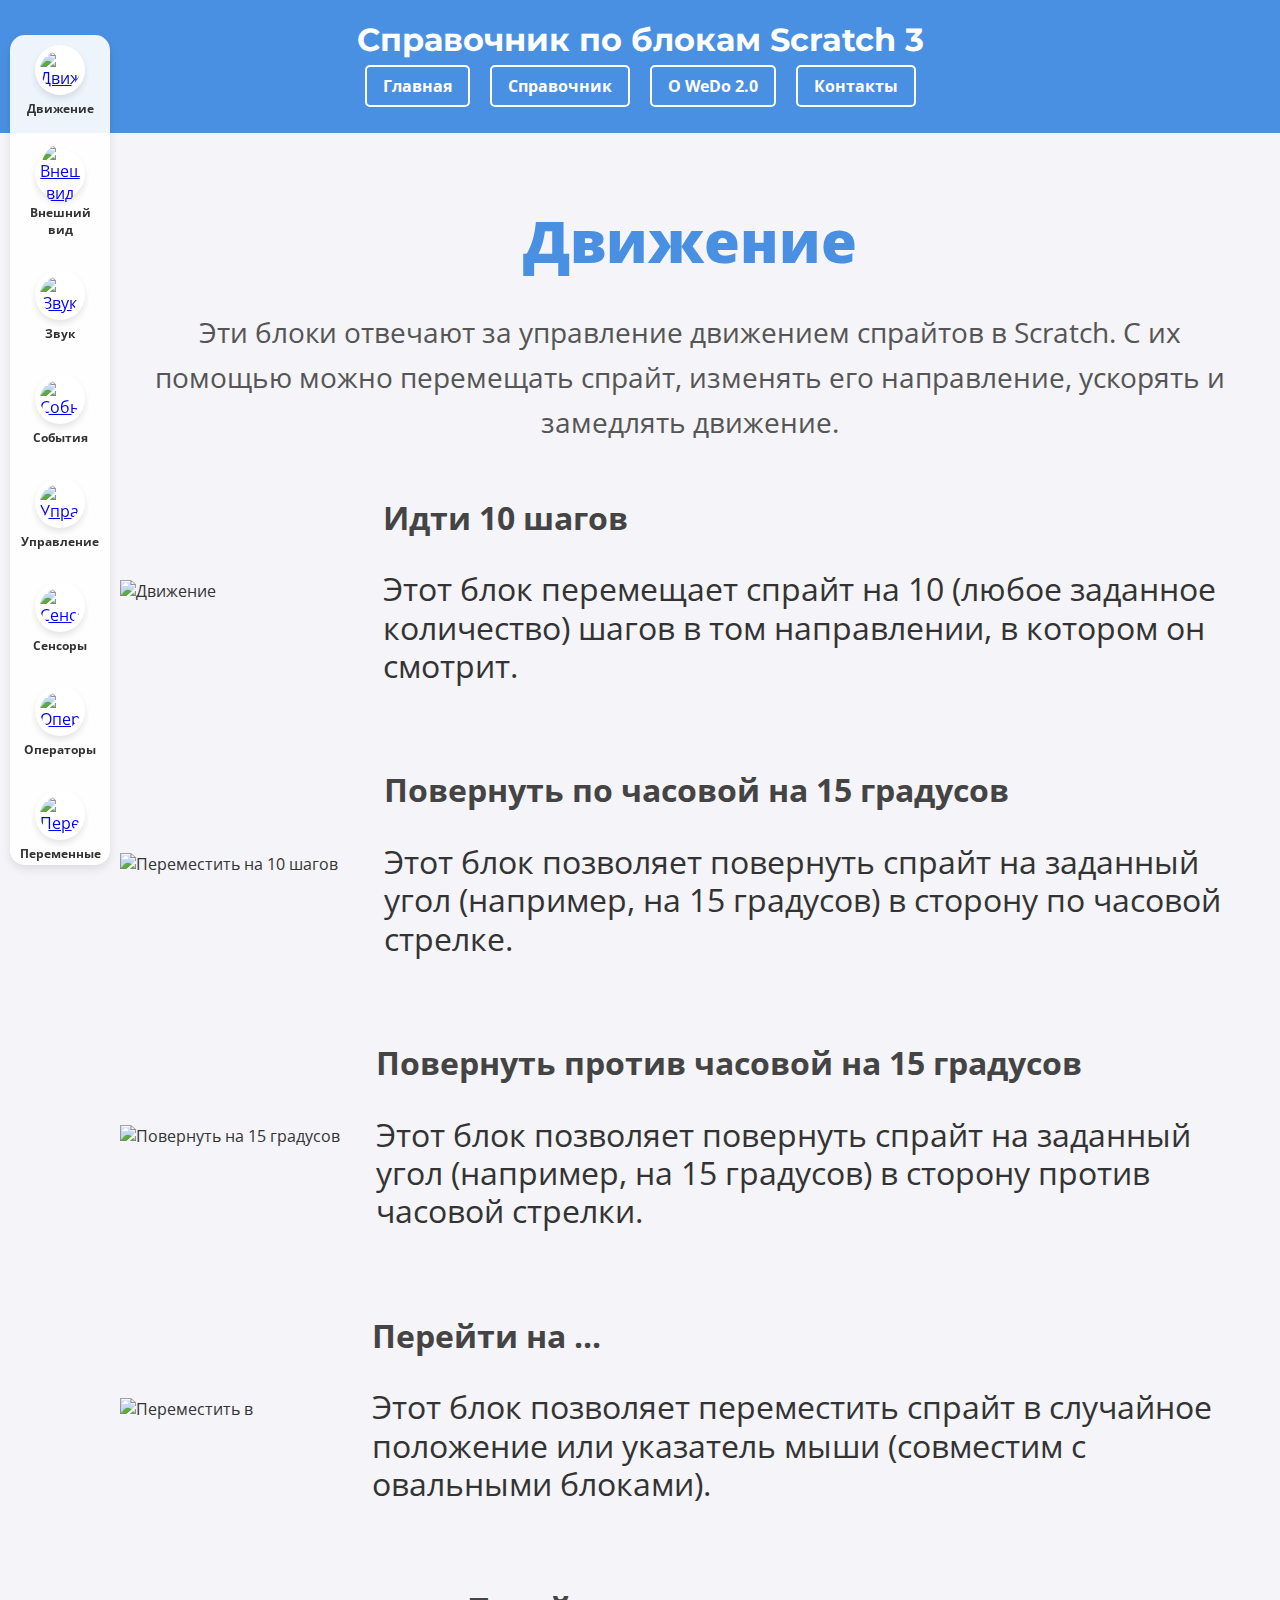
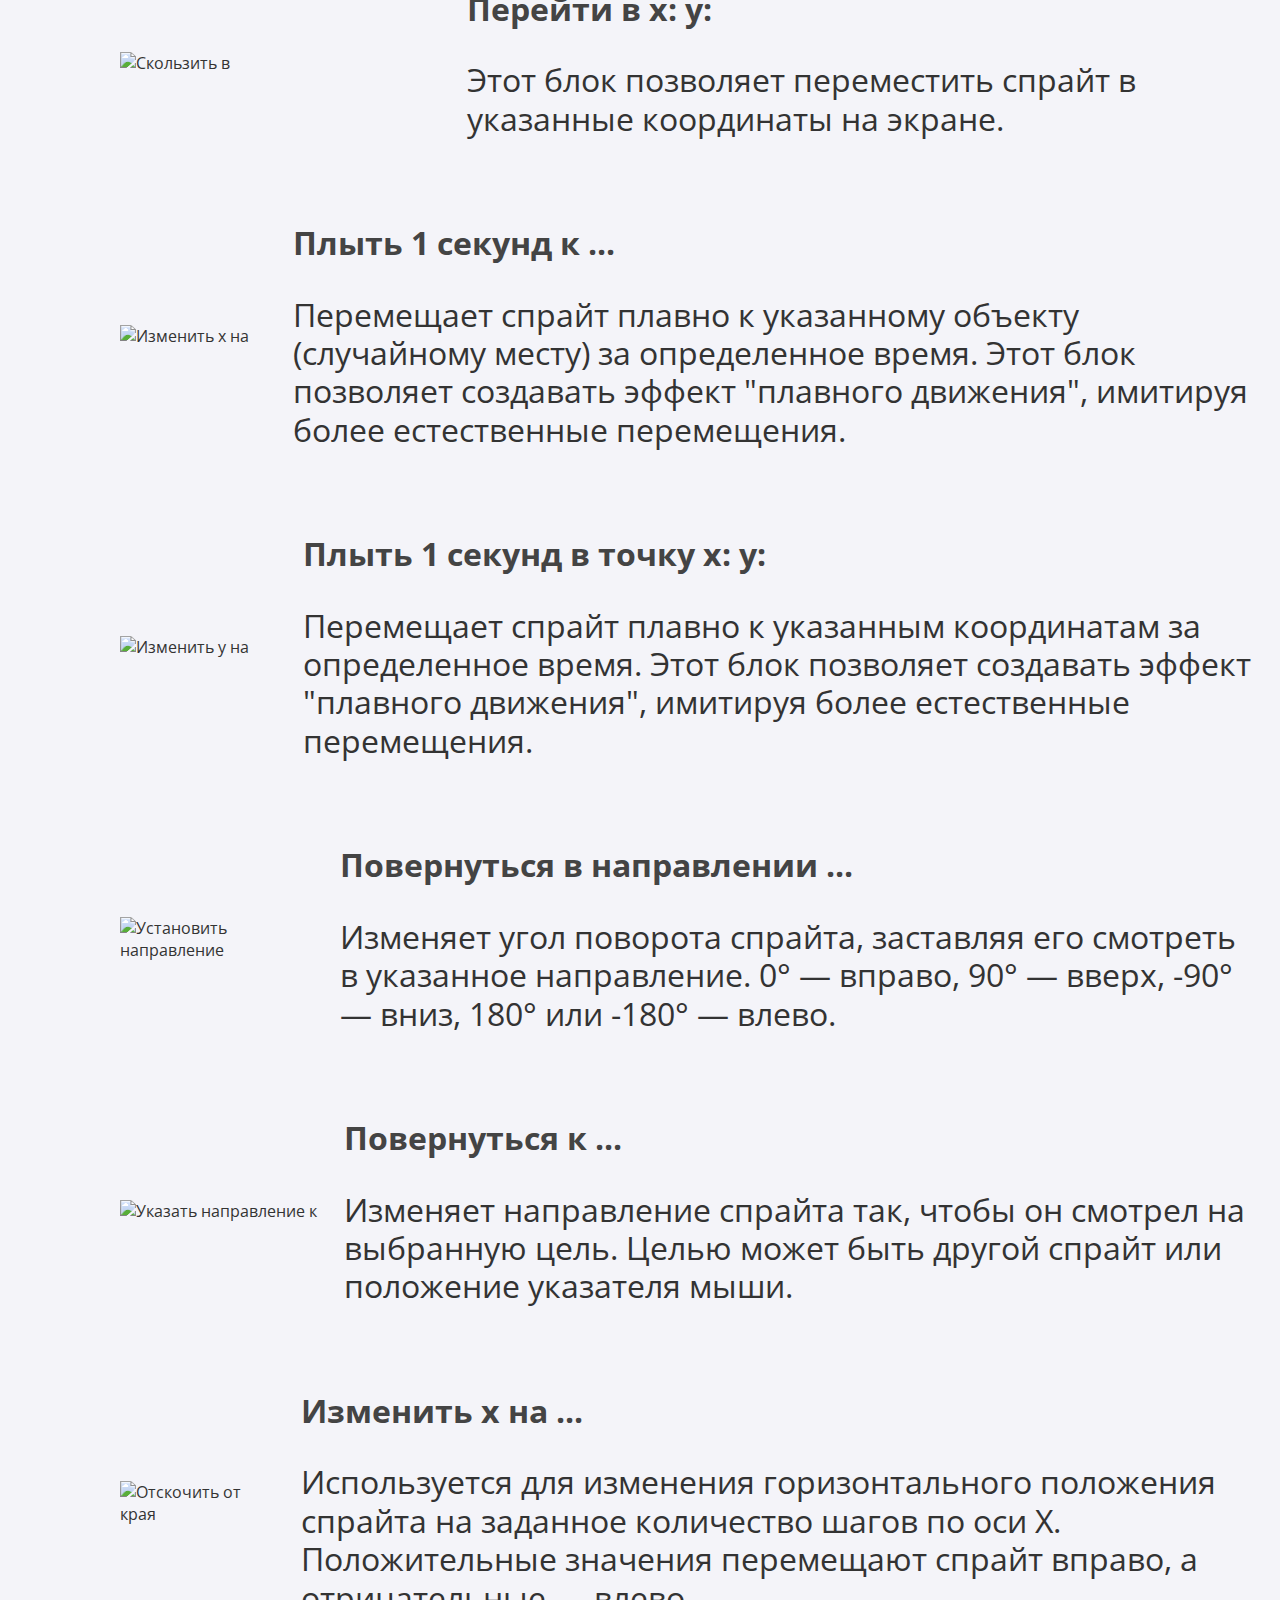
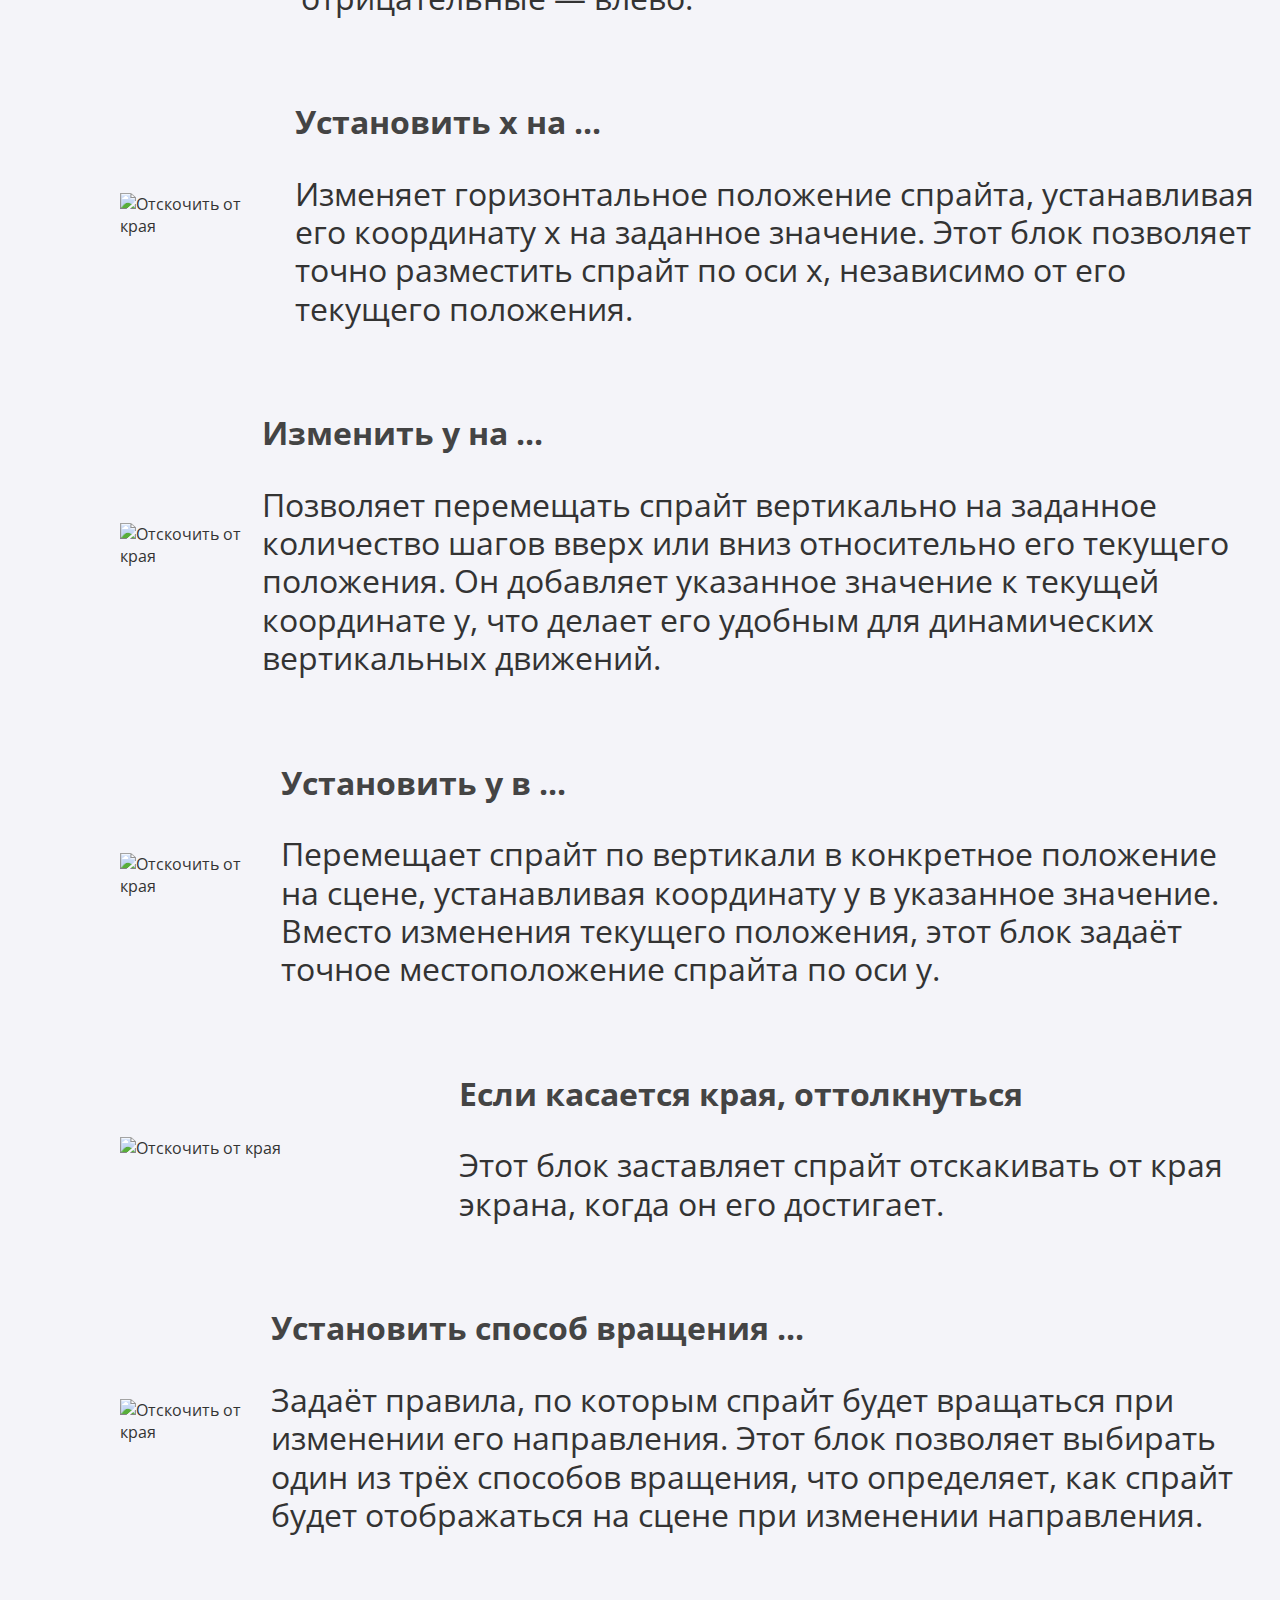
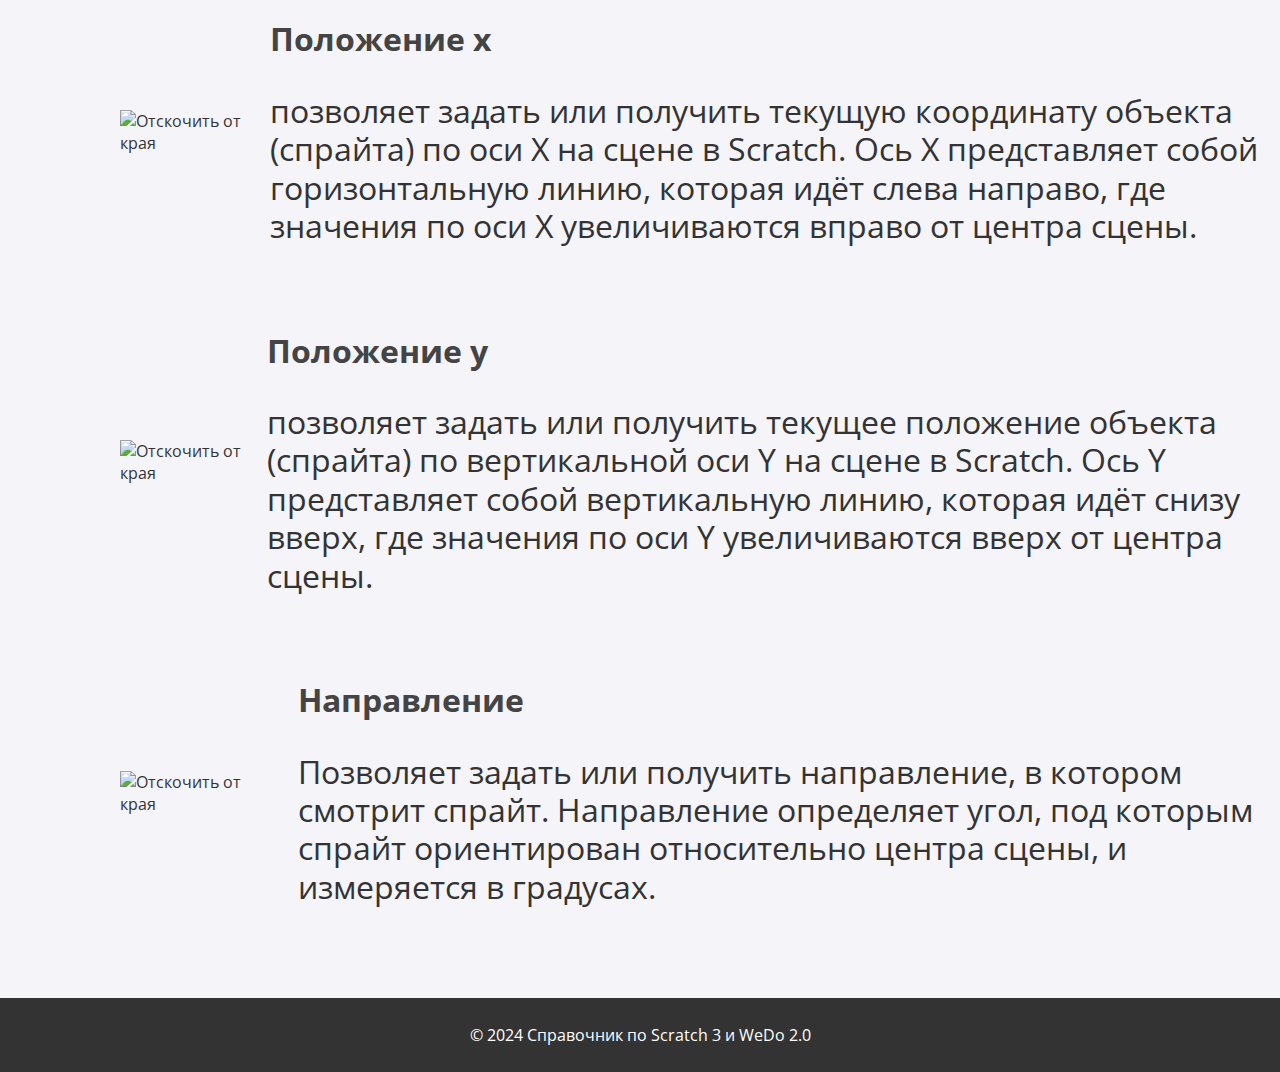
==== blocks.html @ 5d6c0d14 "Add files via upload" ====
<!DOCTYPE html>
<html lang="ru">
<head>
    <meta charset="UTF-8">
    <meta name="viewport" content="width=device-width, initial-scale=1.0">
    <title>Справочник по блокам Scratch 3</title>
    <link href="https://fonts.googleapis.com/css2?family=Montserrat:wght@700&family=Open+Sans:wght@300&display=swap" rel="stylesheet">
    <link rel="stylesheet" href="styles2.css">
</head>
<body>
    <header id="header">
        <div class="header-content">
            <h1>Справочник по блокам Scratch 3</h1>
            <nav>
                <ul>
                    <li><a href="index.html">Главная</a></li>
                    <li><a href="blocks.html">Справочник</a></li>
                    <li><a href="wedo.html">О WeDo 2.0</a></li>
                    <li><a href="contacts.html">Контакты</a></li>
                </ul>
            </nav>
        </div>
    </header>

    <!-- Навигационные шарики слева -->
    <div class="nav-circles">
        <div class="circle-container">
            <!-- Ссылка на саму страницу "Движение" -->
            <a href="#motion" class="circle">
                <img src="siniy1.png" alt="Движение">
            </a>
            <p class="circle-title">Движение</p>
        </div>
        <div class="circle-container">
            <a href="looks.html" class="circle">
                <img src="fiol1.png" alt="Внешний вид">
            </a>
            <p class="circle-title">Внешний вид</p>
        </div>
        <div class="circle-container">
            <a href="sound.html" class="circle">
                <img src="pink1.png" alt="Звук">
            </a>
            <p class="circle-title">Звук</p>
        </div>
        <div class="circle-container">
            <a href="events.html" class="circle">
                <img src="yellow1.png" alt="События">
            </a>
            <p class="circle-title">События</p>
        </div>
        <div class="circle-container">
            <a href="control.html" class="circle">
                <img src="orange.png" alt="Управление">
            </a>
            <p class="circle-title">Управление</p>
        </div>
        <div class="circle-container">
            <a href="sensing.html" class="circle">
                <img src="blue.png" alt="Сенсоры">
            </a>
            <p class="circle-title">Сенсоры</p>
        </div>
        <div class="circle-container">
            <a href="operators.html" class="circle">
                <img src="green.png" alt="Операторы">
            </a>
            <p class="circle-title">Операторы</p>
        </div>
        <div class="circle-container">
            <a href="variables.html" class="circle">
                <img src="red.png" alt="Переменные">
            </a>
            <p class="circle-title">Переменные</p>
        </div>
        <div class="circle-container">
            <a href="otherblocks.html" class="circle">
                <img src="roze.png" alt="Другие блоки">
            </a>
            <p class="circle-title">Другие блоки</p>
        </div>
    </div>

    <!-- Основной контент -->
    <main>
        <section id="motion" class="section">
            <h2 class="section-title">Движение</h2>
			<p class="motion-description">Эти блоки отвечают за управление движением спрайтов в Scratch. С их помощью можно перемещать спрайт, изменять его направление, ускорять и замедлять движение.</p>
            <div class="block-item">
                <img src="idti.png" alt="Движение" class="block-img">
                <div class="block-description">
                    <h3>Идти 10 шагов</h3>
                    <p>Этот блок перемещает спрайт на 10 (любое заданное количество) шагов в том направлении, в котором он смотрит.</p>
                </div>
            </div>

            <!-- Дополнительные блоки (17 штук) -->
            <div class="block-item">
                <img src="povorotp.png" alt="Переместить на 10 шагов" class="block-img">
                <div class="block-description">
                    <h3>Повернуть по часовой на 15 градусов</h3>
                    <p>Этот блок позволяет повернуть спрайт на заданный угол (например, на 15 градусов) в сторону по часовой стрелке.</p>
                </div>
            </div>
            <div class="block-item">
                <img src="povorotpr.png" alt="Повернуть на 15 градусов" class="block-img">
                <div class="block-description">
                    <h3>Повернуть против часовой на 15 градусов</h3>
                    <p>Этот блок позволяет повернуть спрайт на заданный угол (например, на 15 градусов) в сторону против часовой стрелки.</p>
                </div>
            </div>
            <div class="block-item">
                <img src="pereiti.png" alt="Переместить в" class="block-img">
                <div class="block-description">
                    <h3>Перейти на ...</h3>
                    <p>Этот блок позволяет переместить спрайт в случайное положение или указатель мыши (совместим с овальными блоками).</p>
                </div>
            </div>
            <div class="block-item">
                <img src="pereitiv.png" alt="Скользить в" class="block-img">
                <div class="block-description">
                    <h3>Перейти в х: у:</h3>
                    <p>Этот блок позволяет переместить спрайт в указанные координаты на экране.</p>
                </div>
            </div>
            <div class="block-item">
                <img src="plyt.png" alt="Изменить x на" class="block-img">
                <div class="block-description">
                    <h3>Плыть 1 секунд к ...</h3>
                    <p>Перемещает спрайт плавно к указанному объекту (случайному месту) за определенное время. Этот блок позволяет создавать эффект "плавного движения", имитируя более естественные перемещения.</p>
                </div>
            </div>
            <div class="block-item">
                <img src="plytv.png" alt="Изменить y на" class="block-img">
                <div class="block-description">
                    <h3>Плыть 1 секунд в точку х: у:</h3>
                    <p>Перемещает спрайт плавно к указанным координатам за определенное время. Этот блок позволяет создавать эффект "плавного движения", имитируя более естественные перемещения.</p>
                </div>
            </div>
            <div class="block-item">
                <img src="povernutv.png" alt="Установить направление" class="block-img">
                <div class="block-description">
                    <h3>Повернуться в направлении ...</h3>
                    <p>Изменяет угол поворота спрайта, заставляя его смотреть в указанное направление. 0° — вправо, 90° — вверх, -90° — вниз, 180° или -180° — влево.</p>
                </div>
            </div>
            <div class="block-item">
                <img src="povernutk.png" alt="Указать направление к" class="block-img">
                <div class="block-description">
                    <h3>Повернуться к ...</h3>
                    <p>Изменяет направление спрайта так, чтобы он смотрел на выбранную цель. Целью может быть другой спрайт или положение указателя мыши.</p>
                </div>
            </div>
            <div class="block-item">
                <img src="izmenitxna.png" alt="Отскочить от края" class="block-img">
                <div class="block-description">
                    <h3>Изменить х на ...</h3>
                    <p>Используется для изменения горизонтального положения спрайта на заданное количество шагов по оси X. Положительные значения перемещают спрайт вправо, а отрицательные — влево.</p>
                </div>
            </div>
			<div class="block-item">
                <img src="ustanovit.png" alt="Отскочить от края" class="block-img">
                <div class="block-description">
                    <h3>Установить х на ...</h3>
                    <p>Изменяет горизонтальное положение спрайта, устанавливая его координату x на заданное значение. Этот блок позволяет точно разместить спрайт по оси x, независимо от его текущего положения.</p>
                </div>
            </div>
			<div class="block-item">
                <img src="izmenityna.png" alt="Отскочить от края" class="block-img">
                <div class="block-description">
                    <h3>Изменить у на ...</h3>
                    <p>Позволяет перемещать спрайт вертикально на заданное количество шагов вверх или вниз относительно его текущего положения. Он добавляет указанное значение к текущей координате y, что делает его удобным для динамических вертикальных движений.</p>
                </div>
            </div>
			<div class="block-item">
                <img src="ustanovity.png" alt="Отскочить от края" class="block-img">
                <div class="block-description">
                    <h3>Установить у в ...</h3>
                    <p>Перемещает спрайт по вертикали в конкретное положение на сцене, устанавливая координату y в указанное значение. Вместо изменения текущего положения, этот блок задаёт точное местоположение спрайта по оси y.</p>
                </div>
            </div>
			<div class="block-item">
                <img src="eslikasaetsia.png" alt="Отскочить от края" class="block-img">
                <div class="block-description">
                    <h3>Если касается края, оттолкнуться</h3>
                    <p>Этот блок заставляет спрайт отскакивать от края экрана, когда он его достигает.</p>
                </div>
            </div>
			<div class="block-item">
                <img src="sposobv.png" alt="Отскочить от края" class="block-img">
                <div class="block-description">
                    <h3>Установить способ вращения ...</h3>
                    <p>Задаёт правила, по которым спрайт будет вращаться при изменении его направления. Этот блок позволяет выбирать один из трёх способов вращения, что определяет, как спрайт будет отображаться на сцене при изменении направления.</p>
                </div>
            </div>
			<div class="block-item">
                <img src="polojeniex.png" alt="Отскочить от края" class="block-img">
                <div class="block-description">
                    <h3>Положение х</h3>
                    <p>позволяет задать или получить текущую координату объекта (спрайта) по оси X на сцене в Scratch. Ось X представляет собой горизонтальную линию, которая идёт слева направо, где значения по оси X увеличиваются вправо от центра сцены.</p>
                </div>
            </div>
			<div class="block-item">
                <img src="polojeniey.png" alt="Отскочить от края" class="block-img">
                <div class="block-description">
                    <h3>Положение у</h3>
                    <p>позволяет задать или получить текущее положение объекта (спрайта) по вертикальной оси Y на сцене в Scratch. Ось Y представляет собой вертикальную линию, которая идёт снизу вверх, где значения по оси Y увеличиваются вверх от центра сцены.</p>
                </div>
            </div>
			<div class="block-item">
                <img src="napravlenie.png" alt="Отскочить от края" class="block-img">
                <div class="block-description">
                    <h3>Направление</h3>
                    <p>Позволяет задать или получить направление, в котором смотрит спрайт. Направление определяет угол, под которым спрайт ориентирован относительно центра сцены, и измеряется в градусах.</p>
                </div>
            </div>
            <!-- Повторили 18 раз -->

        </section>
    </main>

    <footer>
        <p>&copy; 2024 Справочник по Scratch 3 и WeDo 2.0</p>
    </footer>
</body>
</html>
---- styles2.css ----
/* Общие стили */
body {
    font-family: 'Open Sans', sans-serif; /* Изменяем шрифт на Open Sans */
    margin: 0;
    padding: 0;
    background-color: #f4f4f9;
    color: #333;
}

header {
    background-color: #4a90e2;
    color: #fff;
    padding: 20px;
    text-align: center;
}

header h1 {
    font-family: 'Montserrat', sans-serif;
    margin: 0;
}

header nav ul {
    list-style: none;
    padding: 0;
    display: flex;
    justify-content: center;
    gap: 20px;
}

nav ul li a {
    color: #fff; /* Белый текст */
    text-decoration: none;
    padding: 0.5rem 1rem; /* Отступы внутри кнопки */
    border: 2px solid #fff; /* Рамка */
    border-radius: 5px; /* Скругление углов */
    transition: background 0.3s, color 0.3s; /* Плавные эффекты при наведении */
}


header nav ul li a {
    color: white;
    text-decoration: none;
    font-weight: bold;
}

header nav ul li a:hover {
    text-decoration: underline;
	background: #fff;
    color: #4CAF50;
}



/* Навигационные шарики */
.nav-circles {
    position: fixed; /* Панель всегда остаётся на экране */
    top: 50%; /* Центрируем по вертикали */
    left: 10px; /* Отступ от левого края */
    transform: translateY(-50%); /* Выравниваем по центру вертикально */
    display: flex;
    flex-direction: column;
    align-items: center;
    gap: 20px; /* Расстояние между шариками */
    padding: 10px;
    background-color: rgba(255, 255, 255, 0.9); /* Прозрачный белый фон */
    border-radius: 15px;
    box-shadow: 0 4px 10px rgba(0, 0, 0, 0.1);
    max-height: 90vh; /* Ограничиваем максимальную высоту панели */
    overflow-y: auto; /* Добавляем прокрутку, если элементов слишком много */
    width: 80px; /* Ширина панели с шариками */
}

.circle-container {
    display: flex;
    flex-direction: column;
    align-items: center;
    text-align: center;
}

.circle {
    width: 50px;
    height: 50px;
    border-radius: 50%;
    background-color: #ffffff;
    display: flex;
    align-items: center;
    justify-content: center;
    box-shadow: 0 4px 6px rgba(0, 0, 0, 0.1);
    transition: transform 0.3s, box-shadow 0.3s;
    cursor: pointer;
}

.circle img {
    max-width: 80%;
    border-radius: 50%;
}

.circle-container:hover .circle {
    transform: scale(1.1);
    box-shadow: 0 6px 8px rgba(0, 0, 0, 0.2);
}

.circle-title {
    margin-top: 5px;
    font-size: 12px;
    color: #333;
    font-weight: bold;
}

/* Основной контент */
main {
    margin-left: 100px; /* Увеличиваем отступ для панели навигации */
    padding: 20px;
}

/* Заголовок раздела */
.section-title {
    text-align: center; /* Центрируем заголовок */
    font-size: 58px;
    font-weight: 900;
    margin-bottom: 30px;
	color: #4a90e2;
}
/* Настройка описания */
#motion .motion-description {
	text-align: center;
    font-size: 28px; /* Размер текста */
    line-height: 1.6; /* Межстрочный интервал */
    color: #555;
    overflow-x: auto; /* Позволяет прокручивать текст по горизонтали */
    white-space: normal;
    margin: 20px 0; /* Добавляем отступы для визуального комфорта */
    padding: 0 20px; /* Добавляем отступы по бокам для текста */
    width: 100%; /* Ширина 100% родительского элемента */
    box-sizing: border-box; /* Чтобы отступы не выходили за пределы */

}

/* Блоки с картинками и описаниями */
.block-item {
    display: flex;
	flex-direction: row;
    justify-content: flex-start; /* Сдвигаем элементы вправо */
    align-items: flex-start;
	gap: 0px;
    margin-bottom: 0px;
    margin-left: 60px; /* Добавляем отступ, чтобы переместить все правее */
	width: 100%;
}

.block-img {
    width: 400px; /* Устанавливаем размер картинок */
    height: auto;
    margin-right: 20px; /* Отступ между картинкой и описанием */
}

.block-description {
    max-width: 600px;
	font-size: 16px;          /* Размер шрифта для описания */
    line-height: 1.6;         /* Межстрочный интервал */
    color: #555;              /* Цвет текста */
}

.block-description h3 {
    font-size: 1.2rem;
    font-weight: bold;
    color: #444;
	word-wrap: break-word;   /* Перенос слов, если они не помещаются */
    overflow-wrap: break-word; /* Для совместимости */
    white-space: normal;      /* Разрешаем переносы */
    font-size: 24px;          /* Размер шрифта для заголовка */
    margin-bottom: 10px;      /* Немного пространства снизу */
    line-height: 1.3;         /* Меньше межстрочного интервала */
}

/* Общие стили для блоков */
.block-item {
    display: flex; /* Изображение слева, текст справа */
    flex-direction: row;
    align-items: center;
    margin: 20px 0;
}

.block-img {
    width: 500px; /* Базовый размер изображения */
    height: auto; /* Сохраняем пропорции изображения */
    margin-right: 20px; /* Отступ между картинкой и текстом */
}

.block-description {
    max-width: 1000px; /* Увеличиваем максимальную ширину для текста */
    font-size: 22px; /* Увеличиваем размер текста для ПК */
    line-height: 0;
}

.block-description h3 {
    font-size: 32px; /* Увеличиваем размер заголовка */
    font-weight: bold;
	word-wrap: break-word;  /* Текст будет переноситься на новую строку */
	overflow-wrap: break-word; /* Для совместимости */
	white-space: normal;  /* Разрешаем перенос строк */
	margin-bottom: 10px;      /* Немного пространства снизу */
	line-height: 1.3;         /* Меньше межстрочного интервала, чтобы текст не налазил */
}

.block-description p {
    font-size: 32px; /* Увеличиваем размер текста */
    line-height: 1.2;
    color: #333;
}

/* Медиа-запросы для адаптации под планшеты */
@media (max-width: 800px) { /* Для планшетов */
    .block-img {
        width: 350px; /* Уменьшаем картинку на планшетах */
    }

    .block-item {
        flex-direction: column; /* Изображение и описание теперь вертикально */
        align-items: center; /* Центрируем элементы */
        text-align: center; /* Центрируем текст */
    }

    .block-description p {
        font-size: 24px; /* Уменьшаем размер текста */
        margin-top: 6px; /* Отступ сверху для текста */
		max-width: 100%; /* Обеспечим, чтобы описание не выходило за пределы */
		box-sizing: border-box; /* Для правильных отступов внутри блока */
		padding-right: 15px; /* Немного отступа справа, чтобы текст не упирался в края */
    }

    .block-description h3 {
        font-size: 28px; /* Уменьшаем размер заголовка */
		word-wrap: break-word;  /* Текст будет переноситься на новую строку */
		white-space: normal;  /* Разрешаем перенос строк */
		overflow-wrap: break-word; /* Для совместимости */
		margin-bottom: 10px;      /* Немного пространства снизу */
		line-height: 1.3;         /* Меньше межстрочного интервала, чтобы текст не налазил */
    }
}

/* Медиа-запросы для мобильных устройств */
@media (max-width: 500px) { /* Для мобильных устройств */
    .block-img {
        width: 200px; /* Еще меньше картинка на мобильных устройствах */
    }

    .block-description p {
        font-size: 18px; /* Еще меньший текст */
        margin-top: 4px; /* Еще меньший отступ сверху для текста */
    }

    .block-description h3 {
        font-size: 20px; /* Меньше размер заголовка */
		word-wrap: break-word;  /* Текст будет переноситься на новую строку */
		white-space: normal;  /* Разрешаем перенос строк */
    }
}


/* Футер */
footer {
    background-color: #333;
    color: #fff;
    text-align: center;
    padding: 10px;
    margin-top: 20px;
}
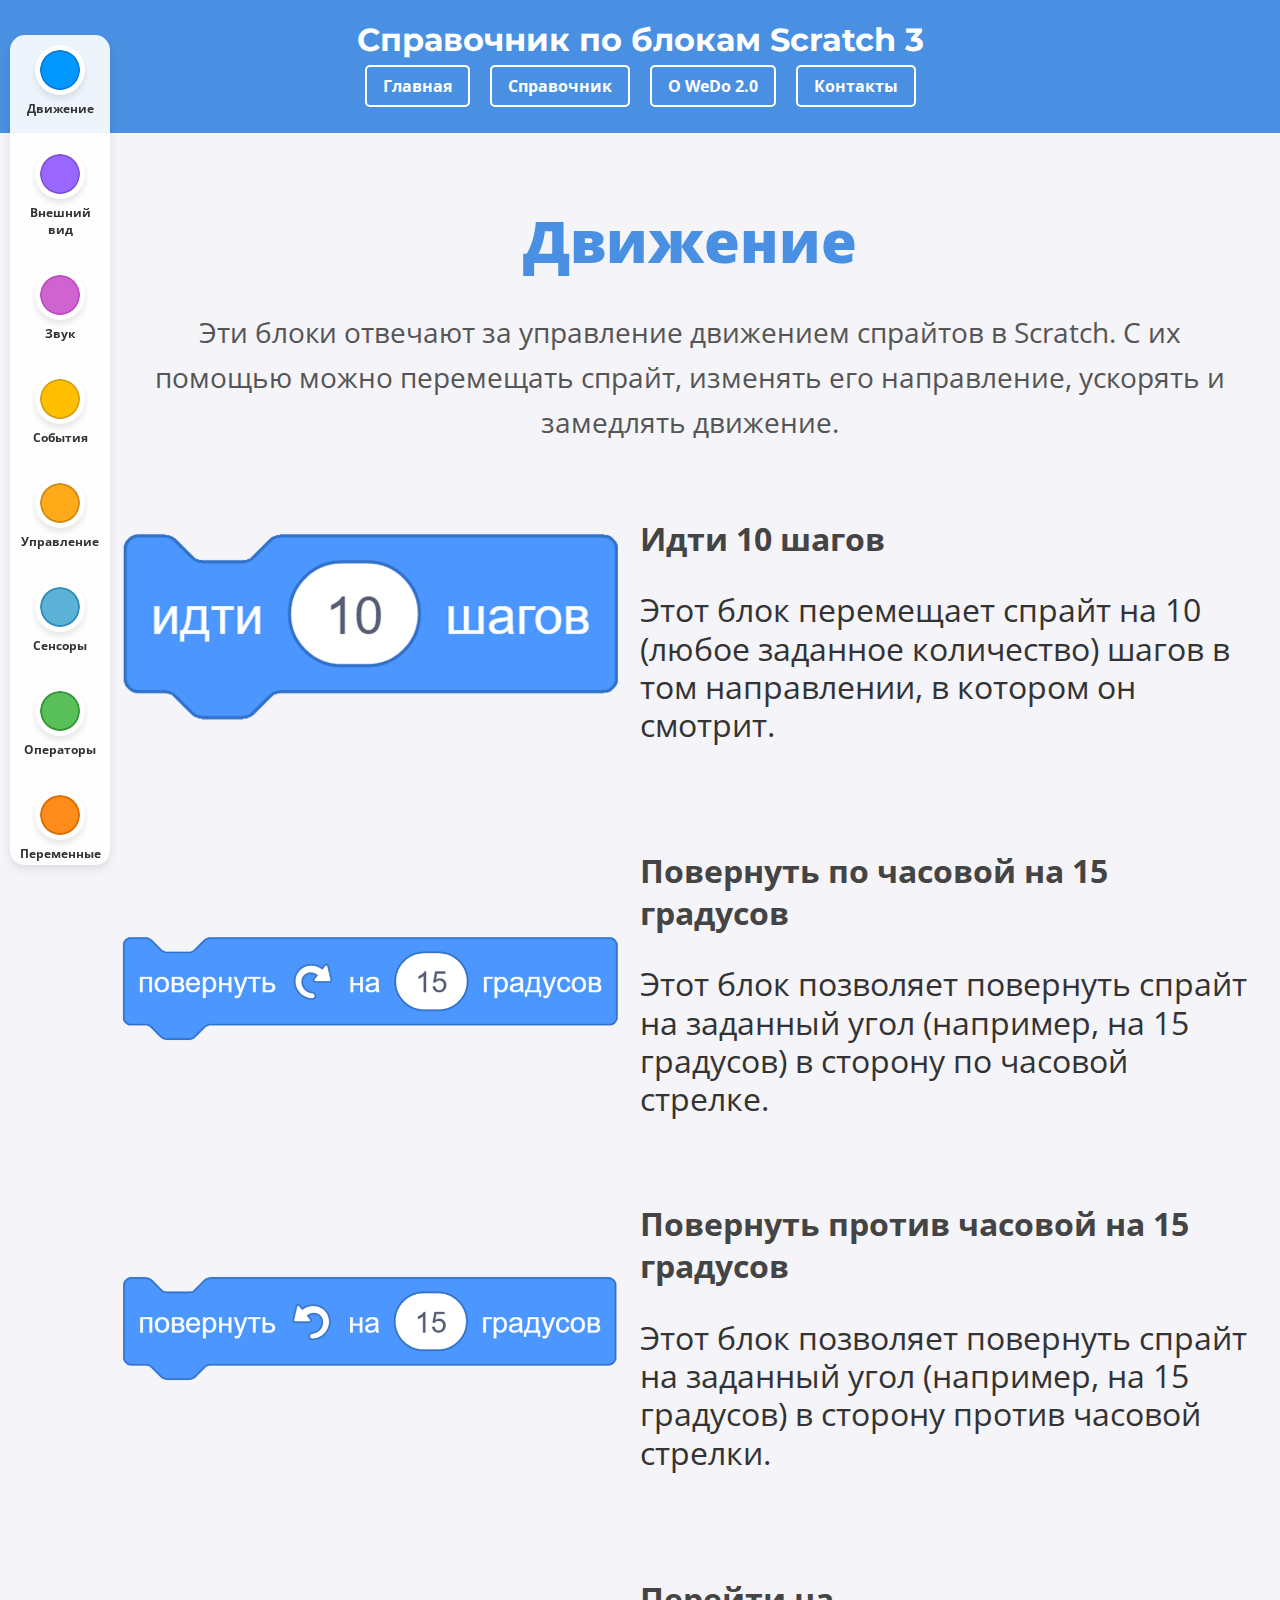
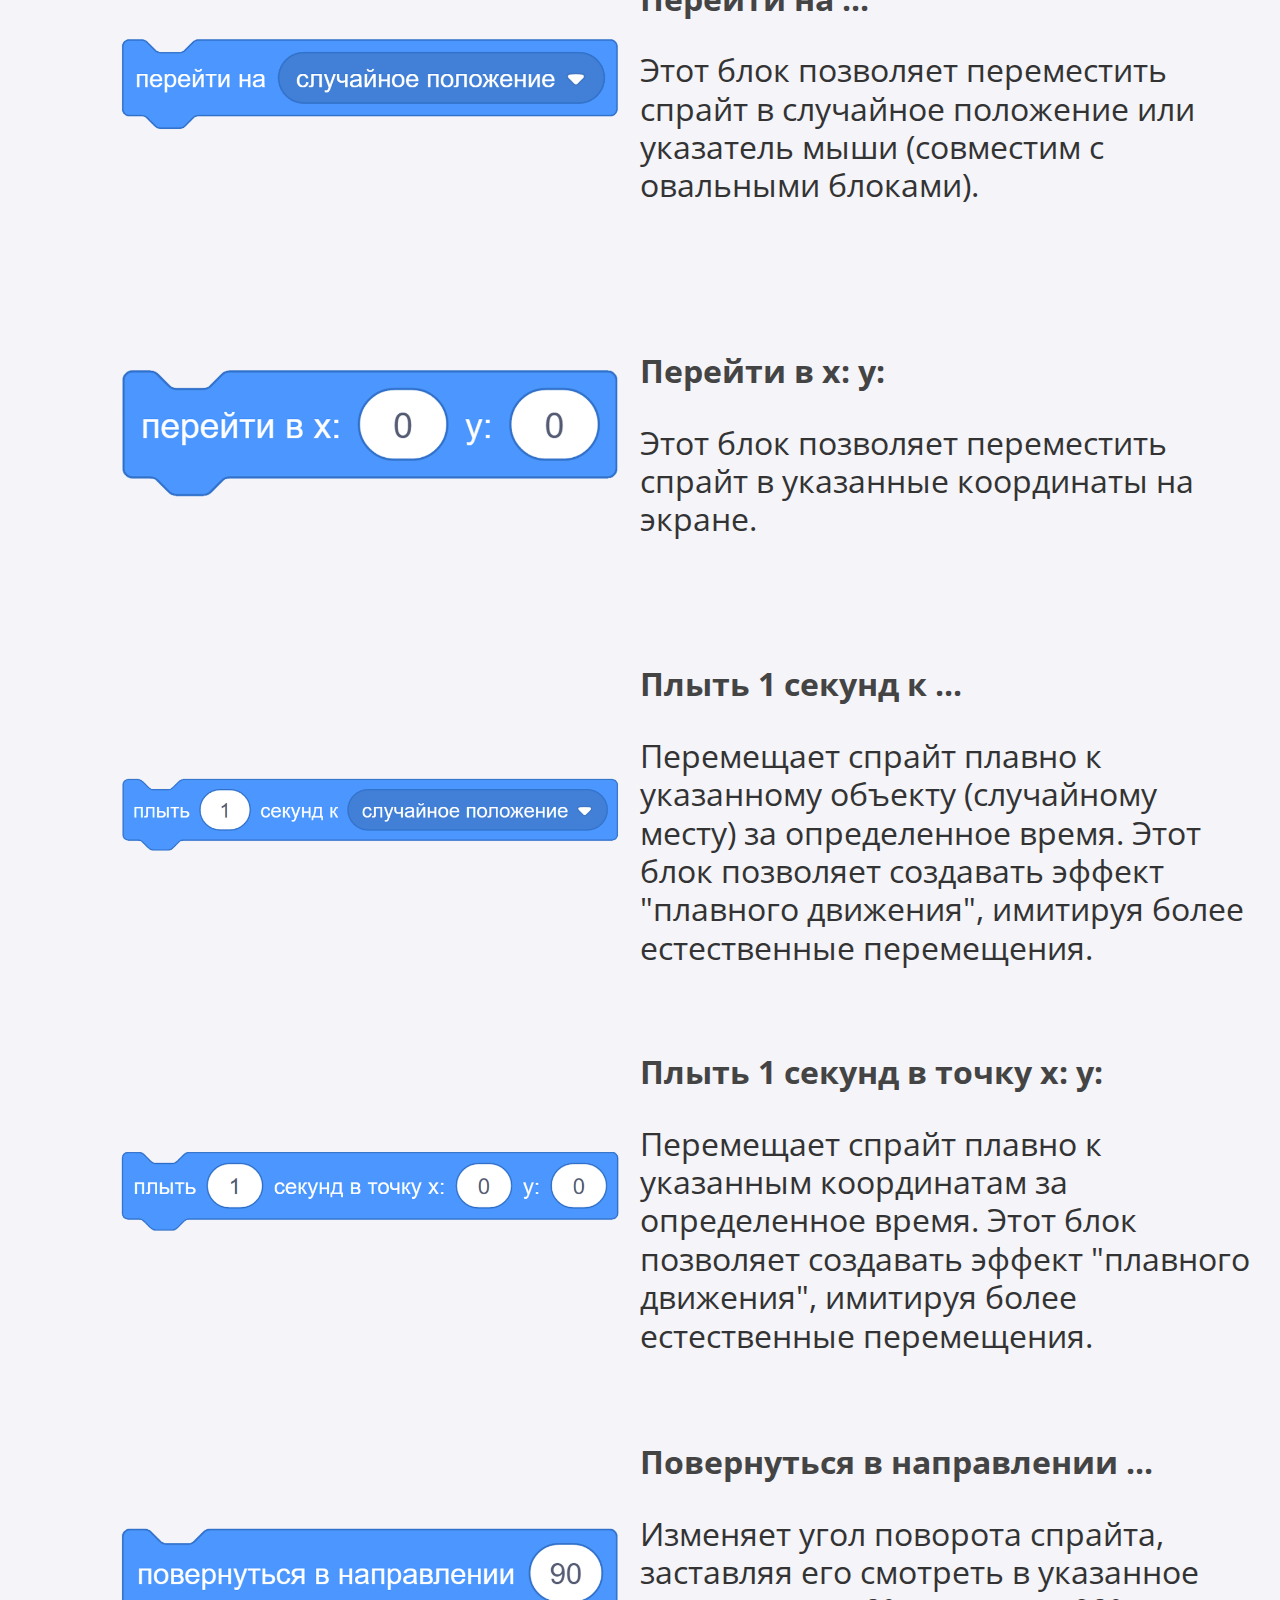
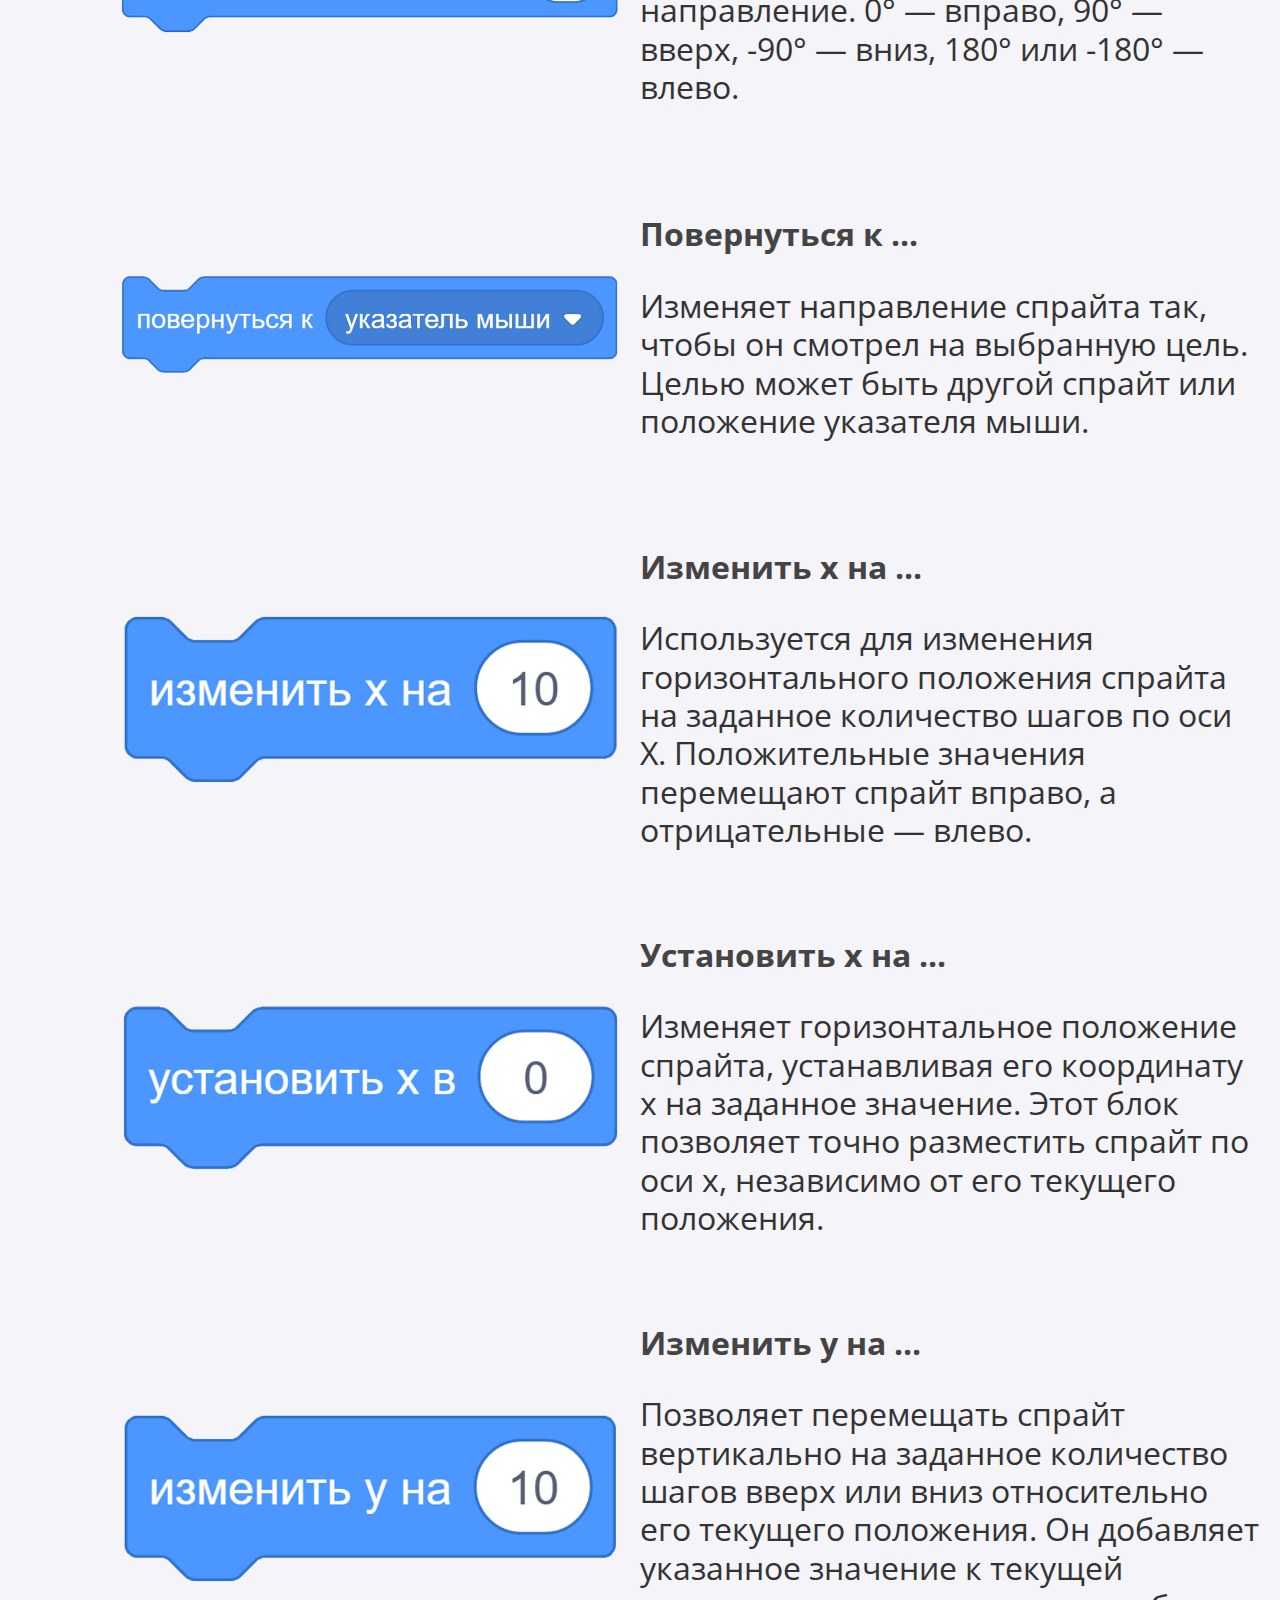
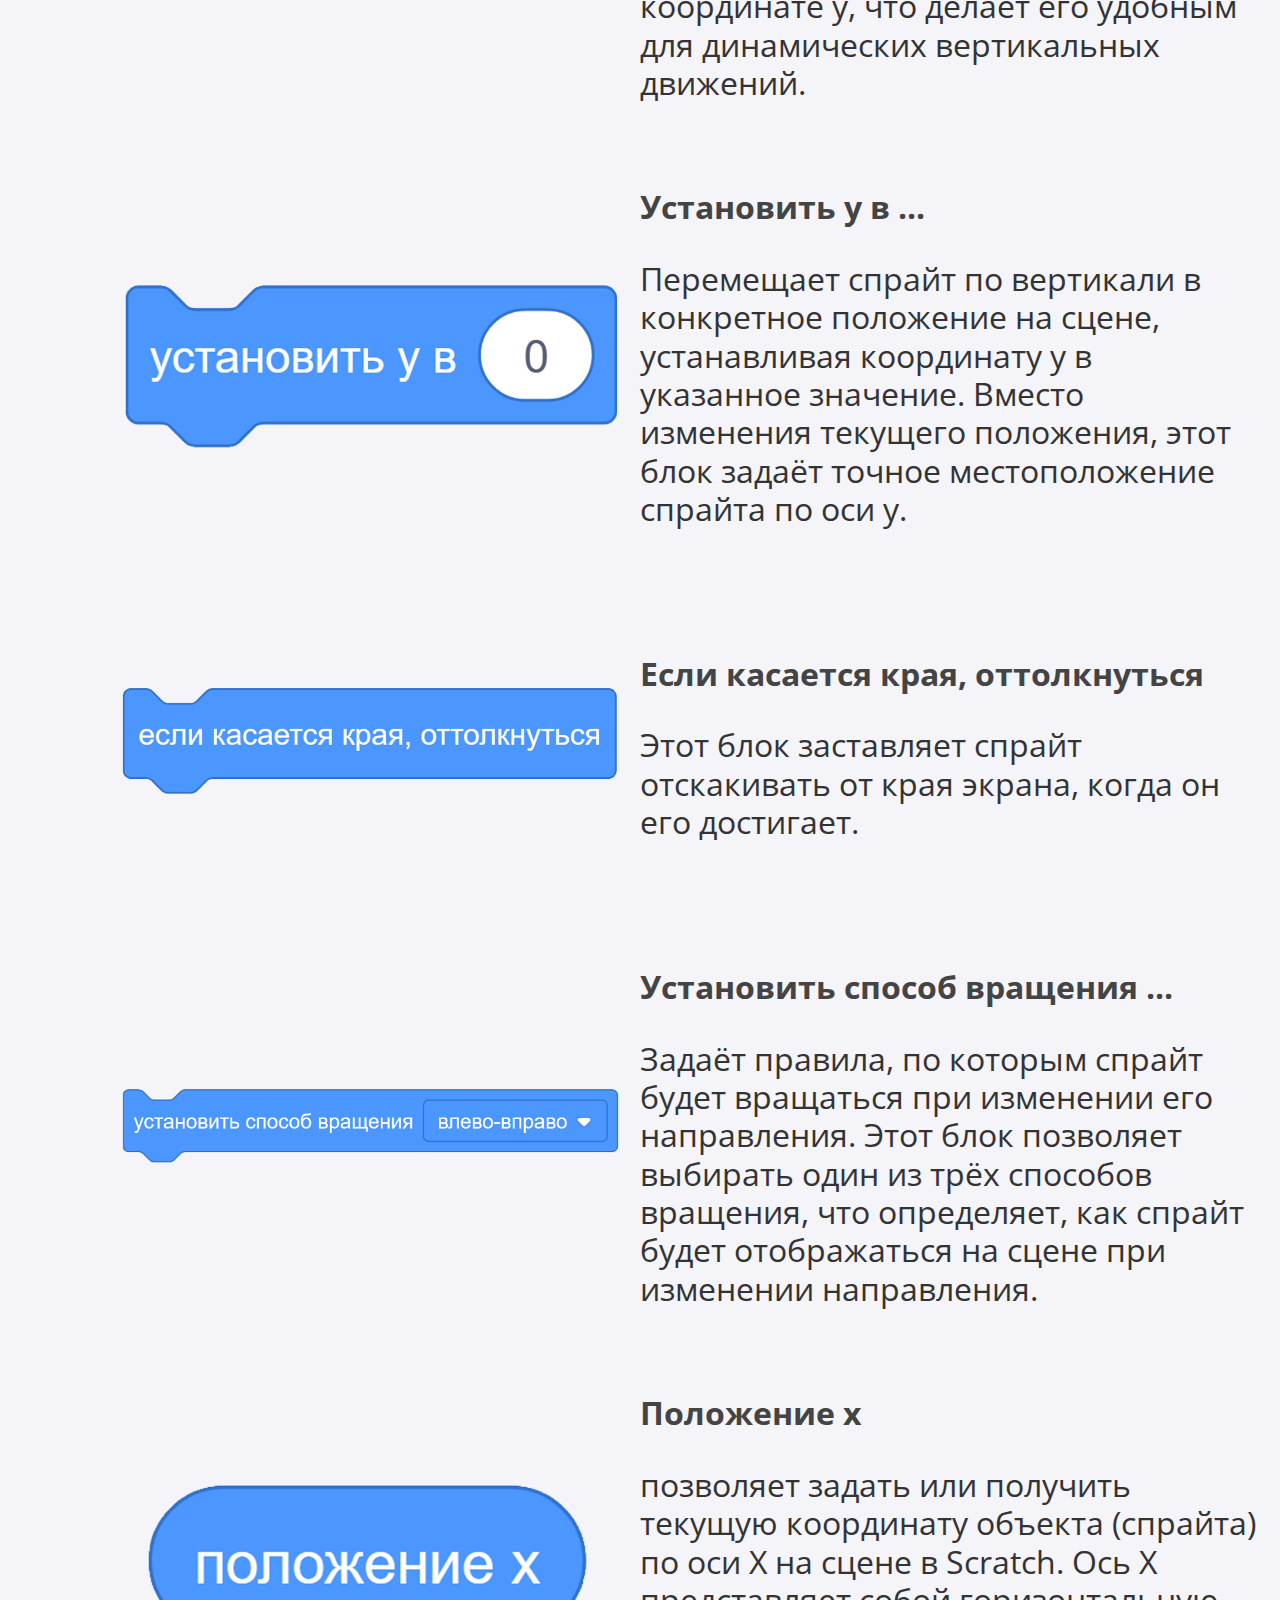
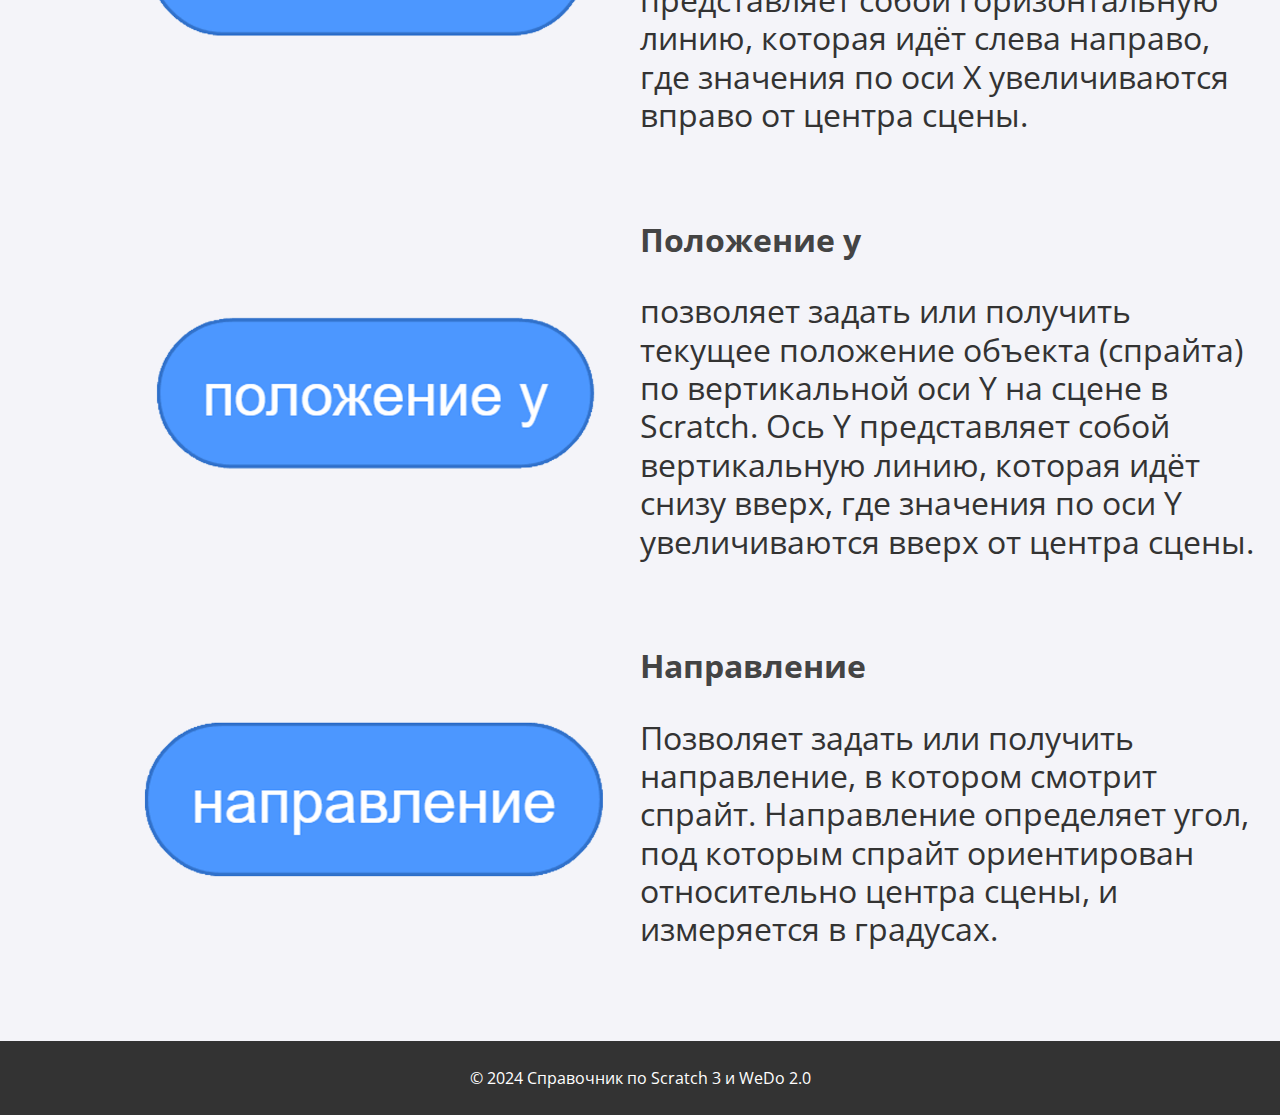
==== commit 0853c772: "Add files via upload" ====
--- a/blocks.html
+++ b/blocks.html
@@ -5,7 +5,7 @@
     <meta name="viewport" content="width=device-width, initial-scale=1.0">
     <title>Справочник по блокам Scratch 3</title>
     <link href="https://fonts.googleapis.com/css2?family=Montserrat:wght@700&family=Open+Sans:wght@300&display=swap" rel="stylesheet">
-    <link rel="stylesheet" href="styles2.css">
+    <link rel="stylesheet" href="./styles2.css">
 </head>
 <body>
     <header id="header">
@@ -27,55 +27,55 @@
         <div class="circle-container">
             <!-- Ссылка на саму страницу "Движение" -->
             <a href="#motion" class="circle">
-                <img src="siniy1.png" alt="Движение">
+                <img src="./img/siniy1.png" alt="Движение">
             </a>
             <p class="circle-title">Движение</p>
         </div>
         <div class="circle-container">
             <a href="looks.html" class="circle">
-                <img src="fiol1.png" alt="Внешний вид">
+                <img src="./img/fiol1.png" alt="Внешний вид">
             </a>
             <p class="circle-title">Внешний вид</p>
         </div>
         <div class="circle-container">
             <a href="sound.html" class="circle">
-                <img src="pink1.png" alt="Звук">
+                <img src="./img/pink1.png" alt="Звук">
             </a>
             <p class="circle-title">Звук</p>
         </div>
         <div class="circle-container">
             <a href="events.html" class="circle">
-                <img src="yellow1.png" alt="События">
+                <img src="./img/yellow1.png" alt="События">
             </a>
             <p class="circle-title">События</p>
         </div>
         <div class="circle-container">
             <a href="control.html" class="circle">
-                <img src="orange.png" alt="Управление">
+                <img src="./img/orange.png" alt="Управление">
             </a>
             <p class="circle-title">Управление</p>
         </div>
         <div class="circle-container">
             <a href="sensing.html" class="circle">
-                <img src="blue.png" alt="Сенсоры">
+                <img src="./img/blue.png" alt="Сенсоры">
             </a>
             <p class="circle-title">Сенсоры</p>
         </div>
         <div class="circle-container">
             <a href="operators.html" class="circle">
-                <img src="green.png" alt="Операторы">
+                <img src="./img/green.png" alt="Операторы">
             </a>
             <p class="circle-title">Операторы</p>
         </div>
         <div class="circle-container">
             <a href="variables.html" class="circle">
-                <img src="red.png" alt="Переменные">
+                <img src="./img/red.png" alt="Переменные">
             </a>
             <p class="circle-title">Переменные</p>
         </div>
         <div class="circle-container">
             <a href="otherblocks.html" class="circle">
-                <img src="roze.png" alt="Другие блоки">
+                <img src="./img/roze.png" alt="Другие блоки">
             </a>
             <p class="circle-title">Другие блоки</p>
         </div>
@@ -87,7 +87,7 @@
             <h2 class="section-title">Движение</h2>
 			<p class="motion-description">Эти блоки отвечают за управление движением спрайтов в Scratch. С их помощью можно перемещать спрайт, изменять его направление, ускорять и замедлять движение.</p>
             <div class="block-item">
-                <img src="idti.png" alt="Движение" class="block-img">
+                <img src="./img/idti.png" alt="Движение" class="block-img">
                 <div class="block-description">
                     <h3>Идти 10 шагов</h3>
                     <p>Этот блок перемещает спрайт на 10 (любое заданное количество) шагов в том направлении, в котором он смотрит.</p>
@@ -96,119 +96,119 @@
 
             <!-- Дополнительные блоки (17 штук) -->
             <div class="block-item">
-                <img src="povorotp.png" alt="Переместить на 10 шагов" class="block-img">
+                <img src="./img/povorotp.png" alt="Переместить на 10 шагов" class="block-img">
                 <div class="block-description">
                     <h3>Повернуть по часовой на 15 градусов</h3>
                     <p>Этот блок позволяет повернуть спрайт на заданный угол (например, на 15 градусов) в сторону по часовой стрелке.</p>
                 </div>
             </div>
             <div class="block-item">
-                <img src="povorotpr.png" alt="Повернуть на 15 градусов" class="block-img">
+                <img src="./img/povorotpr.png" alt="Повернуть на 15 градусов" class="block-img">
                 <div class="block-description">
                     <h3>Повернуть против часовой на 15 градусов</h3>
                     <p>Этот блок позволяет повернуть спрайт на заданный угол (например, на 15 градусов) в сторону против часовой стрелки.</p>
                 </div>
             </div>
             <div class="block-item">
-                <img src="pereiti.png" alt="Переместить в" class="block-img">
+                <img src="./img/pereiti.png" alt="Переместить в" class="block-img">
                 <div class="block-description">
                     <h3>Перейти на ...</h3>
                     <p>Этот блок позволяет переместить спрайт в случайное положение или указатель мыши (совместим с овальными блоками).</p>
                 </div>
             </div>
             <div class="block-item">
-                <img src="pereitiv.png" alt="Скользить в" class="block-img">
+                <img src="./img/pereitiv.png" alt="Скользить в" class="block-img">
                 <div class="block-description">
                     <h3>Перейти в х: у:</h3>
                     <p>Этот блок позволяет переместить спрайт в указанные координаты на экране.</p>
                 </div>
             </div>
             <div class="block-item">
-                <img src="plyt.png" alt="Изменить x на" class="block-img">
+                <img src="./img/plyt.png" alt="Изменить x на" class="block-img">
                 <div class="block-description">
                     <h3>Плыть 1 секунд к ...</h3>
                     <p>Перемещает спрайт плавно к указанному объекту (случайному месту) за определенное время. Этот блок позволяет создавать эффект "плавного движения", имитируя более естественные перемещения.</p>
                 </div>
             </div>
             <div class="block-item">
-                <img src="plytv.png" alt="Изменить y на" class="block-img">
+                <img src="./img/plytv.png" alt="Изменить y на" class="block-img">
                 <div class="block-description">
                     <h3>Плыть 1 секунд в точку х: у:</h3>
                     <p>Перемещает спрайт плавно к указанным координатам за определенное время. Этот блок позволяет создавать эффект "плавного движения", имитируя более естественные перемещения.</p>
                 </div>
             </div>
             <div class="block-item">
-                <img src="povernutv.png" alt="Установить направление" class="block-img">
+                <img src="./img/povernutv.png" alt="Установить направление" class="block-img">
                 <div class="block-description">
                     <h3>Повернуться в направлении ...</h3>
                     <p>Изменяет угол поворота спрайта, заставляя его смотреть в указанное направление. 0° — вправо, 90° — вверх, -90° — вниз, 180° или -180° — влево.</p>
                 </div>
             </div>
             <div class="block-item">
-                <img src="povernutk.png" alt="Указать направление к" class="block-img">
+                <img src="./img/povernutk.png" alt="Указать направление к" class="block-img">
                 <div class="block-description">
                     <h3>Повернуться к ...</h3>
                     <p>Изменяет направление спрайта так, чтобы он смотрел на выбранную цель. Целью может быть другой спрайт или положение указателя мыши.</p>
                 </div>
             </div>
             <div class="block-item">
-                <img src="izmenitxna.png" alt="Отскочить от края" class="block-img">
+                <img src="./img/izmenitxna.png" alt="Отскочить от края" class="block-img">
                 <div class="block-description">
                     <h3>Изменить х на ...</h3>
                     <p>Используется для изменения горизонтального положения спрайта на заданное количество шагов по оси X. Положительные значения перемещают спрайт вправо, а отрицательные — влево.</p>
                 </div>
             </div>
 			<div class="block-item">
-                <img src="ustanovit.png" alt="Отскочить от края" class="block-img">
+                <img src="./img/ustanovit.png" alt="Отскочить от края" class="block-img">
                 <div class="block-description">
                     <h3>Установить х на ...</h3>
                     <p>Изменяет горизонтальное положение спрайта, устанавливая его координату x на заданное значение. Этот блок позволяет точно разместить спрайт по оси x, независимо от его текущего положения.</p>
                 </div>
             </div>
 			<div class="block-item">
-                <img src="izmenityna.png" alt="Отскочить от края" class="block-img">
+                <img src="./img/izmenityna.png" alt="Отскочить от края" class="block-img">
                 <div class="block-description">
                     <h3>Изменить у на ...</h3>
                     <p>Позволяет перемещать спрайт вертикально на заданное количество шагов вверх или вниз относительно его текущего положения. Он добавляет указанное значение к текущей координате y, что делает его удобным для динамических вертикальных движений.</p>
                 </div>
             </div>
 			<div class="block-item">
-                <img src="ustanovity.png" alt="Отскочить от края" class="block-img">
+                <img src="./img/ustanovity.png" alt="Отскочить от края" class="block-img">
                 <div class="block-description">
                     <h3>Установить у в ...</h3>
                     <p>Перемещает спрайт по вертикали в конкретное положение на сцене, устанавливая координату y в указанное значение. Вместо изменения текущего положения, этот блок задаёт точное местоположение спрайта по оси y.</p>
                 </div>
             </div>
 			<div class="block-item">
-                <img src="eslikasaetsia.png" alt="Отскочить от края" class="block-img">
+                <img src="./img/eslikasaetsia.png" alt="Отскочить от края" class="block-img">
                 <div class="block-description">
                     <h3>Если касается края, оттолкнуться</h3>
                     <p>Этот блок заставляет спрайт отскакивать от края экрана, когда он его достигает.</p>
                 </div>
             </div>
 			<div class="block-item">
-                <img src="sposobv.png" alt="Отскочить от края" class="block-img">
+                <img src="./img/sposobv.png" alt="Отскочить от края" class="block-img">
                 <div class="block-description">
                     <h3>Установить способ вращения ...</h3>
                     <p>Задаёт правила, по которым спрайт будет вращаться при изменении его направления. Этот блок позволяет выбирать один из трёх способов вращения, что определяет, как спрайт будет отображаться на сцене при изменении направления.</p>
                 </div>
             </div>
 			<div class="block-item">
-                <img src="polojeniex.png" alt="Отскочить от края" class="block-img">
+                <img src="./img/polojeniex.png" alt="Отскочить от края" class="block-img">
                 <div class="block-description">
                     <h3>Положение х</h3>
                     <p>позволяет задать или получить текущую координату объекта (спрайта) по оси X на сцене в Scratch. Ось X представляет собой горизонтальную линию, которая идёт слева направо, где значения по оси X увеличиваются вправо от центра сцены.</p>
                 </div>
             </div>
 			<div class="block-item">
-                <img src="polojeniey.png" alt="Отскочить от края" class="block-img">
+                <img src="./img/polojeniey.png" alt="Отскочить от края" class="block-img">
                 <div class="block-description">
                     <h3>Положение у</h3>
                     <p>позволяет задать или получить текущее положение объекта (спрайта) по вертикальной оси Y на сцене в Scratch. Ось Y представляет собой вертикальную линию, которая идёт снизу вверх, где значения по оси Y увеличиваются вверх от центра сцены.</p>
                 </div>
             </div>
 			<div class="block-item">
-                <img src="napravlenie.png" alt="Отскочить от края" class="block-img">
+                <img src="./img/napravlenie.png" alt="Отскочить от края" class="block-img">
                 <div class="block-description">
                     <h3>Направление</h3>
                     <p>Позволяет задать или получить направление, в котором смотрит спрайт. Направление определяет угол, под которым спрайт ориентирован относительно центра сцены, и измеряется в градусах.</p>
